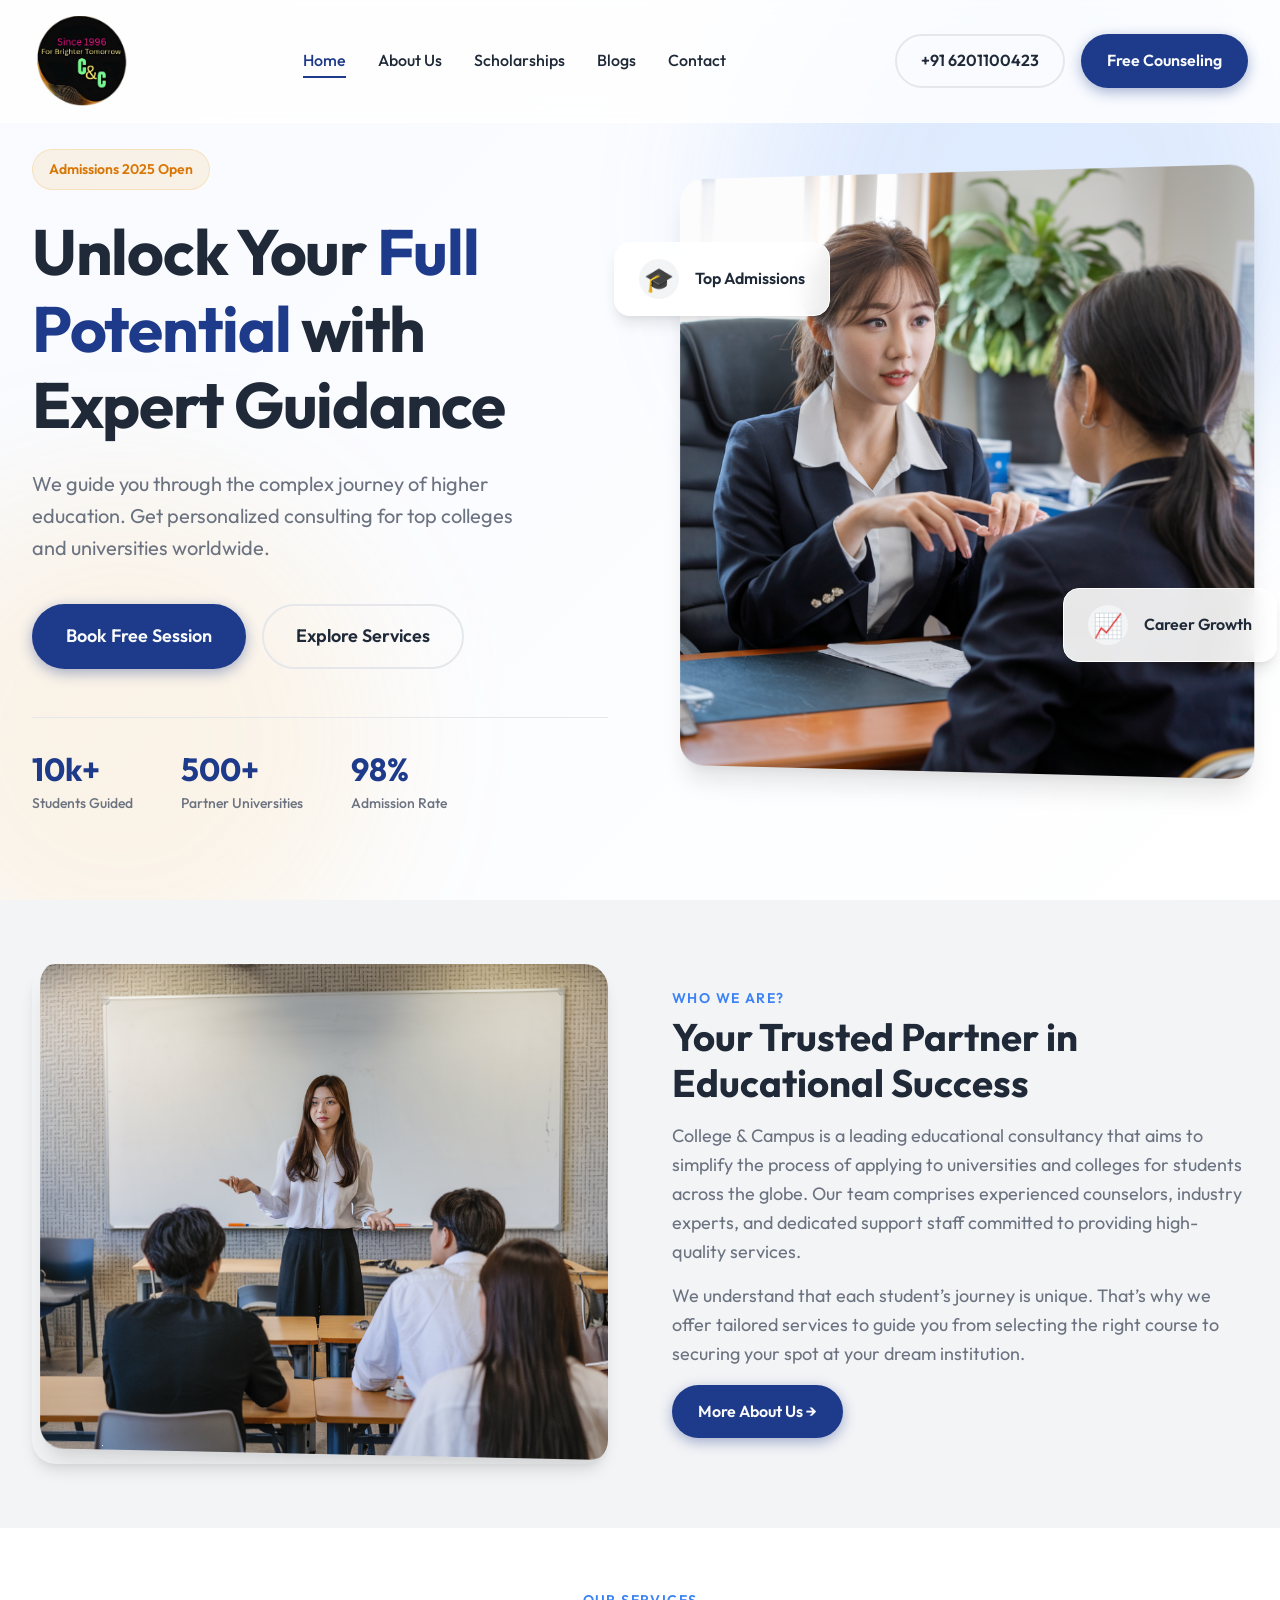
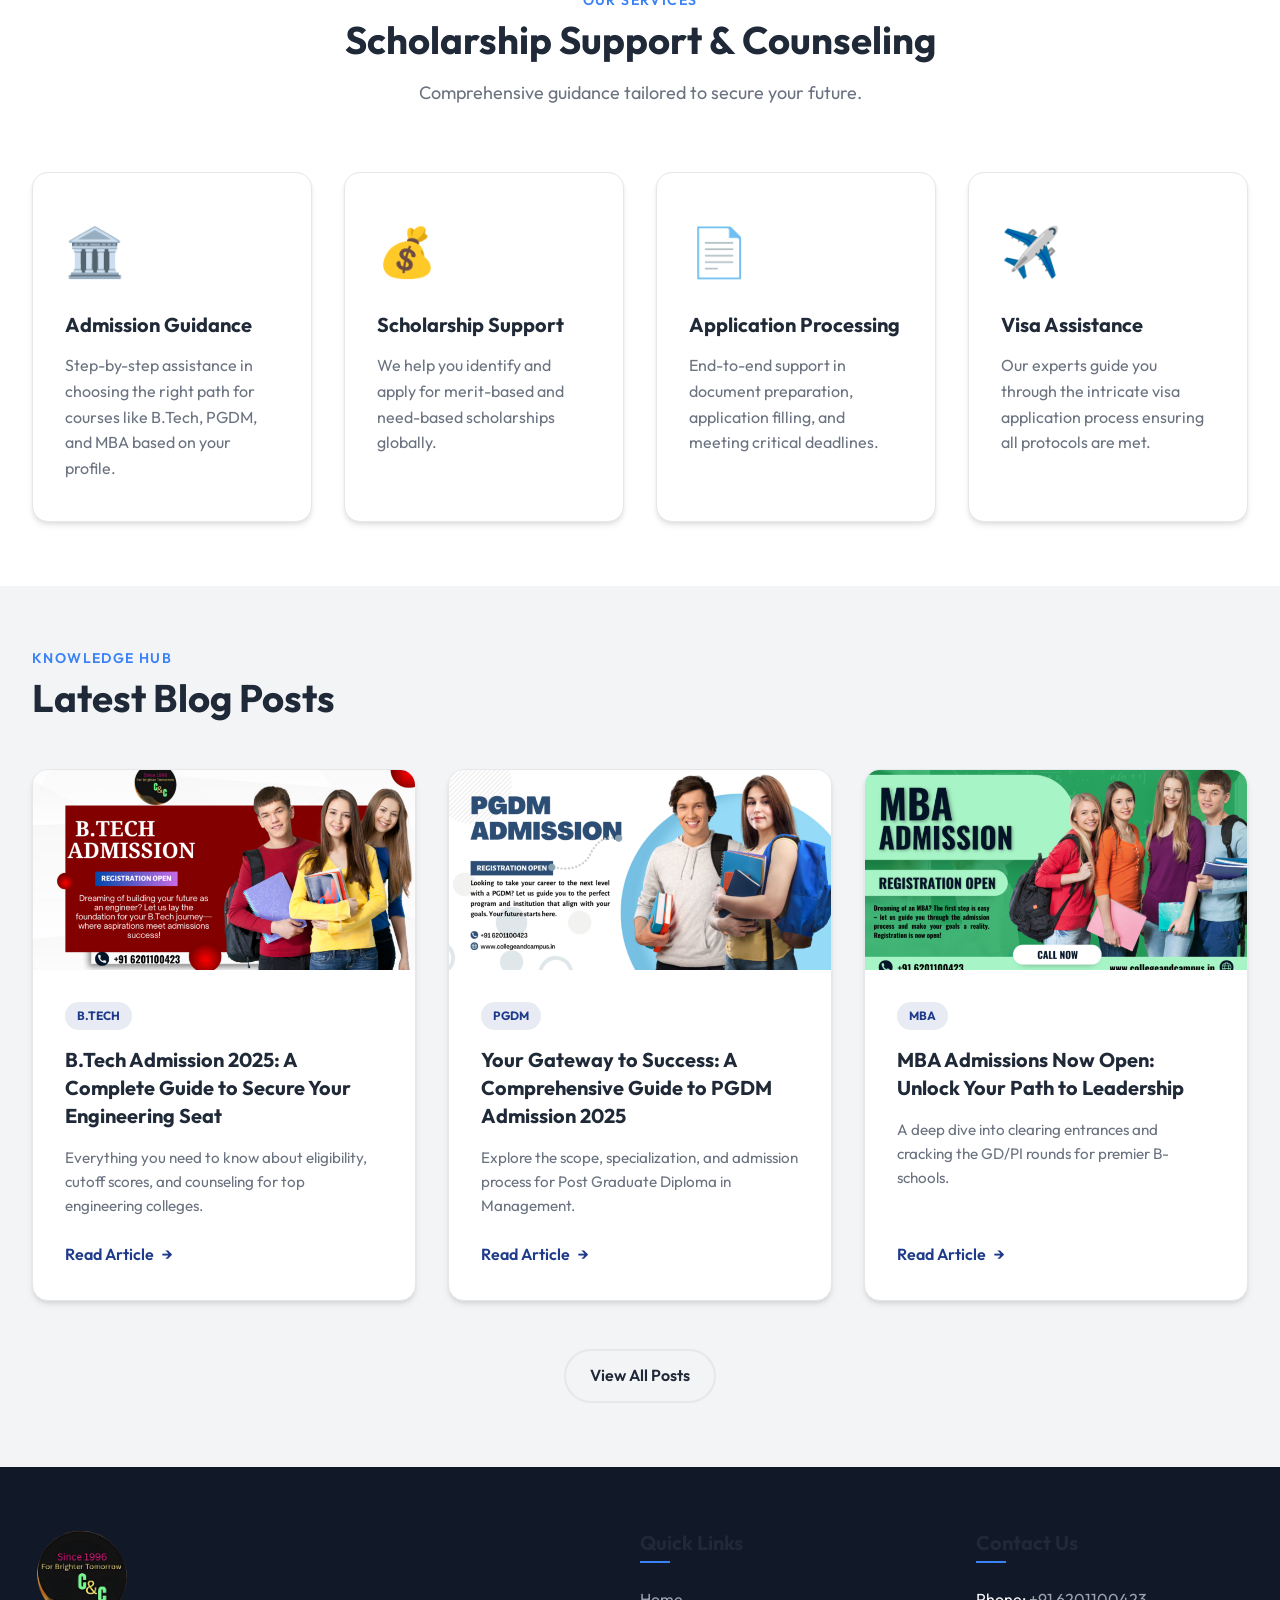
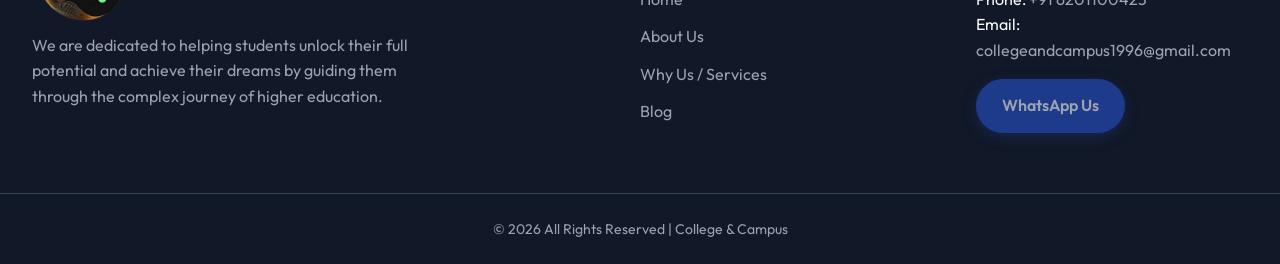
==== index.html @ 111ed415 "Initial commit" ====
<!DOCTYPE html>
<html lang="en">

<head>
    <meta charset="UTF-8">
    <link rel="icon" type="image/png" href="assets/images/Untitled-design-2-1-e1736675058112.png">
    <meta name="viewport" content="width=device-width, initial-scale=1.0">
    <title>College & Campus | Unlock Your Full Potential</title>
    <meta name="description"
        content="College & Campus is a leading educational consultancy guiding students through the complex journey of higher education and admissions globally.">
    <!-- Google Fonts -->
    <link rel="preconnect" href="https://fonts.googleapis.com">
    <link rel="preconnect" href="https://fonts.gstatic.com" crossorigin>
    <link href="https://fonts.googleapis.com/css2?family=Outfit:wght@300;400;500;600;700;800&display=swap"
        rel="stylesheet">
    <!-- Custom CSS -->
    <link rel="stylesheet" href="style.css">
</head>

<body>
    <!-- Navbar -->
    <nav class="navbar">
        <div class="container nav-container">
            <a href="#" class="logo">
                <img src="assets/images/Untitled-design-2-1-e1736675058112.png"
                    alt="College & Campus Logo" height="40" style="vertical-align: middle;">
            </a>
            <div class="nav-links">
                <a href="#hero" class="nav-link">Home</a>
                <a href="#about" class="nav-link">About Us</a>
                <a href="#services" class="nav-link">Scholarships</a>
                <a href="#blogs" class="nav-link">Blogs</a>
                <a href="#contact" class="nav-link">Contact</a>
            </div>
            <div class="nav-actions">
                <a href="tel:+916201100423" class="btn btn-outline">+91 6201100423</a>
                <a href="https://wa.me/916201100423" target="_blank" class="btn btn-primary">Free Counseling</a>
            </div>
            <button class="menu-toggle" aria-label="Toggle menu">
                <span></span>
                <span></span>
                <span></span>
            </button>
        </div>
    </nav>

    <!-- Hero Section -->
    <header id="hero" class="hero section">
        <div class="hero-bg-shapes">
            <div class="shape shape-1"></div>
            <div class="shape shape-2"></div>
        </div>
        <div class="container hero-container">
            <div class="hero-content reveal-on-scroll">
                <div class="badge">Admissions 2025 Open</div>
                <h1 class="hero-title">Unlock Your <span>Full Potential</span> with Expert Guidance</h1>
                <p class="hero-subtitle">
                    We guide you through the complex journey of higher education. Get personalized consulting for top
                    colleges and universities worldwide.
                </p>
                <div class="hero-cta">
                    <a href="https://wa.me/916201100423" target="_blank" class="btn btn-primary btn-large">Book Free
                        Session</a>
                    <a href="#services" class="btn btn-outline btn-large">Explore Services</a>
                </div>
                <div class="hero-stats">
                    <div class="stat-item">
                        <h3>10k+</h3>
                        <p>Students Guided</p>
                    </div>
                    <div class="stat-item">
                        <h3>500+</h3>
                        <p>Partner Universities</p>
                    </div>
                    <div class="stat-item">
                        <h3>98%</h3>
                        <p>Admission Rate</p>
                    </div>
                </div>
            </div>
            <div class="hero-image-wrapper reveal-on-scroll">
                <div class="hero-image">
                    <!-- Actual Image -->
                    <img src="assets/images/3UjVJZYvSYW_npviFWh6ig.webp"
                        alt="Students taking selfie" class="image-placeholder" style="object-fit: cover;">
                    <div class="floating-card c-1">
                        <div class="icon">🎓</div>
                        <p>Top Admissions</p>
                    </div>
                    <div class="floating-card c-2">
                        <div class="icon">📈</div>
                        <p>Career Growth</p>
                    </div>
                </div>
            </div>
        </div>
    </header>

    <!-- About Section -->
    <section id="about" class="about section bg-light">
        <div class="container about-container">
            <div class="about-image-wrapper reveal-on-scroll">
                <img src="assets/images/career-counselling.webp"
                    alt="Career Counselling" class="image-placeholder gradient-2"
                    style="width: 100%; height: 100%; object-fit: cover;">
            </div>
            <div class="about-content reveal-on-scroll">
                <h4 class="section-label">Who We Are?</h4>
                <h2 class="section-title">Your Trusted Partner in Educational Success</h2>
                <p class="section-text">
                    College & Campus is a leading educational consultancy that aims to simplify the process of applying
                    to universities and colleges for students across the globe. Our team comprises experienced
                    counselors, industry experts, and dedicated support staff committed to providing high-quality
                    services.
                </p>
                <p class="section-text">
                    We understand that each student’s journey is unique. That’s why we offer tailored services to guide
                    you from selecting the right course to securing your spot at your dream institution.
                </p>
                <a href="#contact" class="btn btn-primary">More About Us &rarr;</a>
            </div>
        </div>
    </section>

    <!-- Services & Scholarship Section -->
    <section id="services" class="services section">
        <div class="container">
            <div class="section-header center reveal-on-scroll">
                <h4 class="section-label">Our Services</h4>
                <h2 class="section-title">Scholarship Support & Counseling</h2>
                <p class="section-subtitle">Comprehensive guidance tailored to secure your future.</p>
            </div>

            <div class="services-grid reveal-on-scroll">
                <div class="card service-card">
                    <div class="card-icon">🏛️</div>
                    <h3 class="card-title">Admission Guidance</h3>
                    <p class="card-text">Step-by-step assistance in choosing the right path for courses like B.Tech,
                        PGDM, and MBA based on your profile.</p>
                </div>
                <div class="card service-card">
                    <div class="card-icon">💰</div>
                    <h3 class="card-title">Scholarship Support</h3>
                    <p class="card-text">We help you identify and apply for merit-based and need-based scholarships
                        globally.</p>
                </div>
                <div class="card service-card">
                    <div class="card-icon">📄</div>
                    <h3 class="card-title">Application Processing</h3>
                    <p class="card-text">End-to-end support in document preparation, application filling, and meeting
                        critical deadlines.</p>
                </div>
                <div class="card service-card">
                    <div class="card-icon">✈️</div>
                    <h3 class="card-title">Visa Assistance</h3>
                    <p class="card-text">Our experts guide you through the intricate visa application process ensuring
                        all protocols are met.</p>
                </div>
            </div>
        </div>
    </section>

    <!-- Latest Blogs Section -->
    <section id="blogs" class="blogs section bg-light">
        <div class="container">
            <div class="section-header reveal-on-scroll">
                <h4 class="section-label">Knowledge Hub</h4>
                <h2 class="section-title">Latest Blog Posts</h2>
            </div>

            <div class="blogs-grid reveal-on-scroll">
                <!-- Blog Card 1 -->
                <a href="btech-admission.html" class="card blog-card">
                    <img src="assets/images/B.tech_-696x402.png"
                        alt="B.Tech" class="blog-img">
                    <div class="blog-content">
                        <span class="blog-tag">B.Tech</span>
                        <h3 class="blog-title">B.Tech Admission 2025: A Complete Guide to Secure Your Engineering Seat
                        </h3>
                        <p class="blog-excerpt">Everything you need to know about eligibility, cutoff scores, and
                            counseling for top engineering colleges.</p>
                        <span class="read-more">Read Article</span>
                    </div>
                </a>

                <!-- Blog Card 2 -->
                <a href="pgdm-admission.html" class="card blog-card">
                    <img src="assets/images/PGDM-696x402.png" alt="PGDM"
                        class="blog-img">
                    <div class="blog-content">
                        <span class="blog-tag">PGDM</span>
                        <h3 class="blog-title">Your Gateway to Success: A Comprehensive Guide to PGDM Admission 2025
                        </h3>
                        <p class="blog-excerpt">Explore the scope, specialization, and admission process for Post
                            Graduate Diploma in Management.</p>
                        <span class="read-more">Read Article</span>
                    </div>
                </a>

                <!-- Blog Card 3 -->
                <a href="mba-admission.html" class="card blog-card">
                    <img src="assets/images/MBA-696x402.png" alt="MBA"
                        class="blog-img">
                    <div class="blog-content">
                        <span class="blog-tag">MBA</span>
                        <h3 class="blog-title">MBA Admissions Now Open: Unlock Your Path to Leadership</h3>
                        <p class="blog-excerpt">A deep dive into clearing entrances and cracking the GD/PI rounds for
                            premier B-schools.</p>
                        <span class="read-more">Read Article</span>
                    </div>
                </a>
            </div>

            <div class="center" style="margin-top: 3rem;">
                <a href="#" class="btn btn-outline">View All Posts</a>
            </div>
        </div>
    </section>

    <!-- Footer -->
    <footer class="footer">
        <div class="container footer-container">
            <div class="footer-col brand-col">
                <a href="#" class="logo footer-logo">
                    <img src="assets/images/Untitled-design-2-1-1.png"
                        alt="College & Campus Logo" height="50">
                </a>
                <p>We are dedicated to helping students unlock their full potential and achieve their dreams by guiding
                    them through the complex journey of higher education.</p>
            </div>
            <div class="footer-col links-col">
                <h3>Quick Links</h3>
                <a href="#hero">Home</a>
                <a href="#about">About Us</a>
                <a href="#services">Why Us / Services</a>
                <a href="#blogs">Blog</a>
            </div>
            <div class="footer-col contact-col" id="contact">
                <h3>Contact Us</h3>
                <p>Phone: <a href="tel:+916201100423" style="display:inline; margin-bottom: 0;">+91 6201100423</a></p>
                <p>Email: <a href="mailto:collegeandcampus1996@gmail.com"
                        style="display:inline; margin-bottom: 0;">collegeandcampus1996@gmail.com</a></p>
                <a href="https://wa.me/916201100423" target="_blank" class="btn btn-primary"
                    style="margin-top: 1rem; display: inline-block;">WhatsApp Us</a>
            </div>
        </div>
        <div class="bottom-bar">
            <p>&copy; <span id="year"></span> All Rights Reserved | College & Campus</p>
        </div>
    </footer>

    <script src="script.js"></script>
</body>

</html>
---- style.css ----
/* =========================================================================
   Design System Variables
   ========================================================================= */
:root {
    /* Color Palette */
    --primary: #1E3A8A;
    /* Deep Blue */
    --primary-light: #3B82F6;
    --primary-dark: #1E3A8A;
    --accent: #F59E0B;
    /* Warm Amber / Gold */
    --accent-hover: #D97706;

    --text-main: #1F2937;
    --text-muted: #6B7280;
    --text-light: #F9FAFB;

    --bg-main: #FFFFFF;
    --bg-light: #F3F4F6;
    --bg-surface: #FFFFFF;

    --border-color: #E5E7EB;

    /* Typography */
    --font-sans: 'Outfit', sans-serif;

    /* Layout & Spacing */
    --container-max: 1280px;
    --spacing-sm: 0.5rem;
    --spacing-md: 1rem;
    --spacing-lg: 2rem;
    --spacing-xl: 4rem;

    /* Effects */
    --shadow-sm: 0 1px 2px 0 rgba(0, 0, 0, 0.05);
    --shadow-md: 0 4px 6px -1px rgba(0, 0, 0, 0.1), 0 2px 4px -1px rgba(0, 0, 0, 0.06);
    --shadow-lg: 0 10px 15px -3px rgba(0, 0, 0, 0.1), 0 4px 6px -2px rgba(0, 0, 0, 0.05);
    --shadow-xl: 0 20px 25px -5px rgba(0, 0, 0, 0.1), 0 10px 10px -5px rgba(0, 0, 0, 0.04);

    --radius-md: 0.5rem;
    --radius-lg: 1rem;
    --radius-xl: 1.5rem;

    --transition: all 0.3s cubic-bezier(0.4, 0, 0.2, 1);
}

/* =========================================================================
   Reset & Base Styles
   ========================================================================= */
* {
    margin: 0;
    padding: 0;
    box-sizing: border-box;
}

html {
    scroll-behavior: smooth;
    font-size: 16px;
}

body {
    font-family: var(--font-sans);
    color: var(--text-main);
    background-color: var(--bg-main);
    line-height: 1.6;
    overflow-x: hidden;
}

img {
    max-width: 100%;
    height: auto;
    display: block;
}

a {
    text-decoration: none;
    color: inherit;
    transition: var(--transition);
}

li {
    list-style: none;
}

h1,
h2,
h3,
h4,
h5,
h6 {
    line-height: 1.2;
    font-weight: 700;
    color: var(--text-main);
}

.container {
    max-width: var(--container-max);
    margin: 0 auto;
    padding: 0 var(--spacing-lg);
}

.section {
    padding: var(--spacing-xl) 0;
    position: relative;
}

.bg-light {
    background-color: var(--bg-light);
}

.center {
    text-align: center;
}

.center .section-subtitle,
.center .section-text {
    margin-left: auto;
    margin-right: auto;
}

/* =========================================================================
   Typography & Utils
   ========================================================================= */
.section-label {
    text-transform: uppercase;
    font-size: 0.875rem;
    letter-spacing: 0.1em;
    color: var(--primary-light);
    margin-bottom: var(--spacing-sm);
    font-weight: 600;
}

.section-title {
    font-size: clamp(2rem, 3vw, 3rem);
    margin-bottom: var(--spacing-md);
}

.section-subtitle,
.section-text {
    color: var(--text-muted);
    font-size: 1.125rem;
    margin-bottom: var(--spacing-md);
    max-width: 600px;
}

/* =========================================================================
   Buttons
   ========================================================================= */
.btn {
    display: inline-flex;
    align-items: center;
    justify-content: center;
    padding: 0.75rem 1.5rem;
    border-radius: 9999px;
    font-weight: 600;
    font-size: 1rem;
    cursor: pointer;
    transition: var(--transition);
    border: 2px solid transparent;
}

.btn-large {
    padding: 1rem 2rem;
    font-size: 1.125rem;
}

.btn-primary {
    background-color: var(--primary);
    color: var(--text-light);
    box-shadow: 0 4px 14px 0 rgba(30, 58, 138, 0.39);
}

.btn-primary:hover {
    background-color: var(--primary-light);
    transform: translateY(-2px);
    box-shadow: 0 6px 20px rgba(59, 130, 246, 0.4);
}

.btn-outline {
    background-color: transparent;
    border-color: var(--border-color);
    color: var(--text-main);
}

.btn-outline:hover {
    border-color: var(--primary);
    color: var(--primary);
    background-color: rgba(30, 58, 138, 0.05);
}

/* =========================================================================
   Navbar (Glassmorphism)
   ========================================================================= */
.navbar {
    position: fixed;
    top: 0;
    left: 0;
    width: 100%;
    z-index: 1000;
    background: rgba(255, 255, 255, 0.8);
    backdrop-filter: blur(12px);
    -webkit-backdrop-filter: blur(12px);
    border-bottom: 1px solid rgba(255, 255, 255, 0.3);
    transition: var(--transition);
    padding: 1rem 0;
}

.navbar.scrolled {
    padding: 0.75rem 0;
    box-shadow: var(--shadow-sm);
    background: rgba(255, 255, 255, 0.95);
}

.nav-container {
    display: flex;
    align-items: center;
    justify-content: space-between;
}

.logo {
    font-size: 1.5rem;
    font-weight: 800;
    color: var(--text-main);
    letter-spacing: -0.02em;
    display: flex;
    align-items: center;
}

.logo img {
    height: 90px;
    width: auto;
    max-width: 100%;
}

.logo-accent {
    color: var(--primary);
}

.nav-links {
    display: flex;
    gap: 2rem;
}

.nav-link {
    font-weight: 500;
    color: var(--text-main);
    position: relative;
}

.nav-link::after {
    content: '';
    position: absolute;
    bottom: -4px;
    left: 0;
    width: 0;
    height: 2px;
    background-color: var(--primary);
    transition: width 0.3s ease;
}

.nav-link:hover::after,
.nav-link.active::after {
    width: 100%;
}

.nav-link:hover,
.nav-link.active {
    color: var(--primary);
}

.nav-actions {
    display: flex;
    gap: 1rem;
    align-items: center;
}

.menu-toggle {
    display: none;
    flex-direction: column;
    justify-content: space-between;
    width: 30px;
    height: 21px;
    background: transparent;
    border: none;
    cursor: pointer;
    z-index: 1001;
}

.menu-toggle span {
    width: 100%;
    height: 3px;
    background-color: var(--text-main);
    border-radius: 10px;
    transition: var(--transition);
}

/* =========================================================================
   Hero Section
   ========================================================================= */
.hero {
    min-height: 100vh;
    display: flex;
    align-items: center;
    padding-top: 8rem;
    /* Account for navbar */
    overflow: hidden;
    position: relative;
    background: linear-gradient(135deg, #f8faff 0%, #ffffff 100%);
}

.hero-bg-shapes {
    position: absolute;
    top: 0;
    left: 0;
    width: 100%;
    height: 100%;
    overflow: hidden;
    z-index: 0;
    pointer-events: none;
}

.shape {
    position: absolute;
    border-radius: 50%;
    filter: blur(80px);
    opacity: 0.5;
}

.shape-1 {
    top: -10%;
    right: -5%;
    width: 600px;
    height: 600px;
    background: rgba(59, 130, 246, 0.3);
}

.shape-2 {
    bottom: -10%;
    left: -10%;
    width: 500px;
    height: 500px;
    background: rgba(245, 158, 11, 0.2);
}

.hero-container {
    display: grid;
    grid-template-columns: 1fr 1fr;
    gap: 4rem;
    align-items: center;
    position: relative;
    z-index: 1;
}

.badge {
    display: inline-block;
    padding: 0.5rem 1rem;
    background-color: rgba(245, 158, 11, 0.1);
    color: var(--accent-hover);
    border-radius: 9999px;
    font-weight: 600;
    font-size: 0.875rem;
    margin-bottom: 1.5rem;
    border: 1px solid rgba(245, 158, 11, 0.2);
}

.hero-title {
    font-size: clamp(2.5rem, 5vw, 4.5rem);
    margin-bottom: 1.5rem;
    letter-spacing: -0.02em;
}

.hero-title span {
    color: var(--primary);
    position: relative;
}

.hero-title span::after {
    content: '';
    position: absolute;
    bottom: 0.1em;
    left: 0;
    width: 100%;
    height: 0.3em;
    background-color: rgba(245, 158, 11, 0.2);
    z-index: -1;
    transform: rotate(-1deg);
}

.hero-subtitle {
    font-size: 1.25rem;
    color: var(--text-muted);
    margin-bottom: 2.5rem;
    max-width: 90%;
}

.hero-cta {
    display: flex;
    gap: 1rem;
    margin-bottom: 3rem;
    flex-wrap: wrap;
}

.hero-stats {
    display: flex;
    gap: 3rem;
    padding-top: 2rem;
    border-top: 1px solid var(--border-color);
}

.stat-item h3 {
    font-size: 2rem;
    color: var(--primary);
    margin-bottom: 0.25rem;
}

.stat-item p {
    color: var(--text-muted);
    font-size: 0.875rem;
    font-weight: 500;
}

/* Floating Hero Image Area */
.hero-image-wrapper {
    position: relative;
    width: 100%;
    height: 600px;
}

.hero-image {
    width: 100%;
    height: 100%;
    position: relative;
}

.image-placeholder {
    width: 100%;
    height: 100%;
    border-radius: var(--radius-xl);
    background: linear-gradient(45deg, var(--primary), #60a5fa);
    box-shadow: var(--shadow-xl);
    transform: perspective(1000px) rotateY(-5deg) translateY(-10px);
    transition: var(--transition);
}

.hero-image-wrapper:hover .image-placeholder {
    transform: perspective(1000px) rotateY(0deg) translateY(0);
}

.floating-card {
    position: absolute;
    background: rgba(255, 255, 255, 0.9);
    backdrop-filter: blur(10px);
    padding: 1rem 1.5rem;
    border-radius: var(--radius-lg);
    box-shadow: var(--shadow-lg);
    display: flex;
    align-items: center;
    gap: 1rem;
    font-weight: 600;
    animation: float 6s ease-in-out infinite;
    border: 1px solid rgba(255, 255, 255, 1);
}

.floating-card .icon {
    font-size: 1.5rem;
    background: var(--bg-light);
    width: 40px;
    height: 40px;
    display: flex;
    align-items: center;
    justify-content: center;
    border-radius: 50%;
}

.c-1 {
    top: 10%;
    left: -10%;
    animation-delay: 0s;
}

.c-2 {
    bottom: 20%;
    right: -5%;
    animation-delay: 2s;
}

@keyframes float {

    0%,
    100% {
        transform: translateY(0);
    }

    50% {
        transform: translateY(-20px);
    }
}

/* =========================================================================
   Sections: About, Services, Blogs
   ========================================================================= */
.about-container {
    display: grid;
    grid-template-columns: 1fr 1fr;
    gap: 4rem;
    align-items: center;
}

.about-image-wrapper {
    height: 500px;
    border-radius: var(--radius-xl);
    overflow: hidden;
    box-shadow: var(--shadow-lg);
}

.gradient-2 {
    background: linear-gradient(135deg, #fcd34d, var(--accent));
}

.services-grid {
    display: grid;
    grid-template-columns: repeat(auto-fit, minmax(280px, 1fr));
    gap: 2rem;
    margin-top: 4rem;
}

.card {
    background: var(--bg-surface);
    border-radius: var(--radius-lg);
    padding: 2.5rem 2rem;
    box-shadow: var(--shadow-md);
    border: 1px solid var(--border-color);
    transition: var(--transition);
    position: relative;
    overflow: hidden;
}

.service-card:hover {
    transform: translateY(-10px);
    border-color: var(--primary-light);
    box-shadow: var(--shadow-xl);
}

.service-card::before {
    content: '';
    position: absolute;
    top: 0;
    left: 0;
    width: 4px;
    height: 0;
    background: var(--primary);
    transition: height 0.3s ease;
}

.service-card:hover::before {
    height: 100%;
}

.card-icon {
    font-size: 3rem;
    margin-bottom: 1.5rem;
    display: inline-block;
}

.card-title {
    font-size: 1.25rem;
    margin-bottom: 1rem;
}

.card-text {
    color: var(--text-muted);
}

/* Blog Section */
.blogs-grid {
    display: grid;
    grid-template-columns: repeat(auto-fit, minmax(320px, 1fr));
    gap: 2rem;
    margin-top: 3rem;
}

.blog-card {
    padding: 0;
    display: flex;
    flex-direction: column;
    text-decoration: none;
    color: inherit;
}

.blog-card:hover {
    transform: translateY(-5px);
    box-shadow: var(--shadow-lg);
}

.blog-img {
    height: 200px;
    width: 100%;
    object-fit: cover;
}

.gradient-3 {
    background: linear-gradient(45deg, #10b981, #34d399);
}

.gradient-4 {
    background: linear-gradient(45deg, #8b5cf6, #a78bfa);
}

.gradient-5 {
    background: linear-gradient(45deg, #ec4899, #f472b6);
}

.blog-content {
    padding: 2rem;
    flex: 1;
    display: flex;
    flex-direction: column;
}

.blog-tag {
    font-size: 0.75rem;
    font-weight: 700;
    text-transform: uppercase;
    color: var(--primary);
    background: rgba(30, 58, 138, 0.1);
    padding: 0.25rem 0.75rem;
    border-radius: 9999px;
    align-self: flex-start;
    margin-bottom: 1rem;
}

.blog-title {
    font-size: 1.25rem;
    margin-bottom: 1rem;
    line-height: 1.4;
    transition: color 0.2s;
}

.blog-card:hover .blog-title {
    color: var(--primary);
}

.blog-excerpt {
    color: var(--text-muted);
    font-size: 0.95rem;
    margin-bottom: 1.5rem;
    flex: 1;
}

.read-more {
    font-weight: 600;
    color: var(--primary);
    display: inline-flex;
    align-items: center;
}

.read-more::after {
    content: '→';
    margin-left: 0.5rem;
    transition: transform 0.2s;
}

.blog-card:hover .read-more::after {
    transform: translateX(5px);
}

/* =========================================================================
   Footer
   ========================================================================= */
.footer {
    background-color: #111827;
    /* Dark Gray / Almost Black */
    color: #F9FAFB;
    padding-top: 4rem;
}

.footer-container {
    display: grid;
    grid-template-columns: 2fr 1fr 1fr;
    gap: 4rem;
    margin-bottom: 3rem;
}

.footer-logo {
    color: white;
    margin-bottom: 1.5rem;
    display: inline-block;
}

.brand-col p {
    color: #9CA3AF;
    max-width: 400px;
}

.footer h3 {
    font-size: 1.25rem;
    margin-bottom: 1.5rem;
    position: relative;
    padding-bottom: 0.5rem;
}

.footer h3::after {
    content: '';
    position: absolute;
    bottom: 0;
    left: 0;
    width: 30px;
    height: 2px;
    background: var(--primary-light);
}

.footer-col a {
    display: block;
    color: #9CA3AF;
    margin-bottom: 0.75rem;
}

.footer-col a:hover {
    color: white;
    transform: translateX(5px);
}

.bottom-bar {
    border-top: 1px solid #374151;
    padding: 1.5rem 0;
    text-align: center;
    color: #9CA3AF;
    font-size: 0.875rem;
}

/* =========================================================================
   Animations & Interactivity
   ========================================================================= */
.reveal-on-scroll {
    opacity: 0;
    transform: translateY(30px);
    transition: all 0.8s cubic-bezier(0.5, 0, 0, 1);
}

.reveal-on-scroll.is-visible {
    opacity: 1;
    transform: translateY(0);
}

/* =========================================================================
   Responsive Design
   ========================================================================= */
@media (max-width: 1024px) {

    .hero-container,
    .about-container {
        grid-template-columns: 1fr;
        text-align: center;
    }

    .hero-bg-shapes {
        display: none;
        /* Reduce complexity on smaller screens */
    }

    .hero-cta {
        justify-content: center;
    }

    .hero-stats {
        justify-content: center;
    }

    .hero-title span::after {
        display: none;
    }

    .c-1 {
        left: 0;
    }

    .c-2 {
        right: 0;
    }

    .footer-container {
        grid-template-columns: 1fr;
        text-align: center;
        gap: 2rem;
    }

    .brand-col p {
        margin: 0 auto;
    }

    .footer h3::after {
        left: 50%;
        transform: translateX(-50%);
    }
}

@media (max-width: 768px) {

    .nav-links,
    .nav-actions {
        display: none;
    }

    .menu-toggle {
        display: flex;
    }

    .hero-title {
        font-size: 2.5rem;
    }

    .hero-stats {
        flex-direction: column;
        gap: 1.5rem;
    }

    /* Mobile Menu Open State classes which will be toggled by JS */
    .nav-links.active {
        display: flex;
        flex-direction: column;
        position: absolute;
        top: 100%;
        left: 0;
        width: 100%;
        background: var(--bg-surface);
        padding: 2rem;
        box-shadow: var(--shadow-lg);
        text-align: center;
    }

    .nav-actions.active {
        display: flex;
        flex-direction: column;
        position: absolute;
        top: calc(100% + 250px);
        left: 0;
        width: 100%;
        background: var(--bg-surface);
        padding: 1rem 2rem 2rem;
        box-shadow: 0 10px 15px -3px rgba(0, 0, 0, 0.1);
    }

    .menu-toggle.active span:nth-child(1) {
        transform: translateY(9px) rotate(45deg);
    }

    .menu-toggle.active span:nth-child(2) {
        opacity: 0;
    }

    .menu-toggle.active span:nth-child(3) {
        transform: translateY(-9px) rotate(-45deg);
    }
}
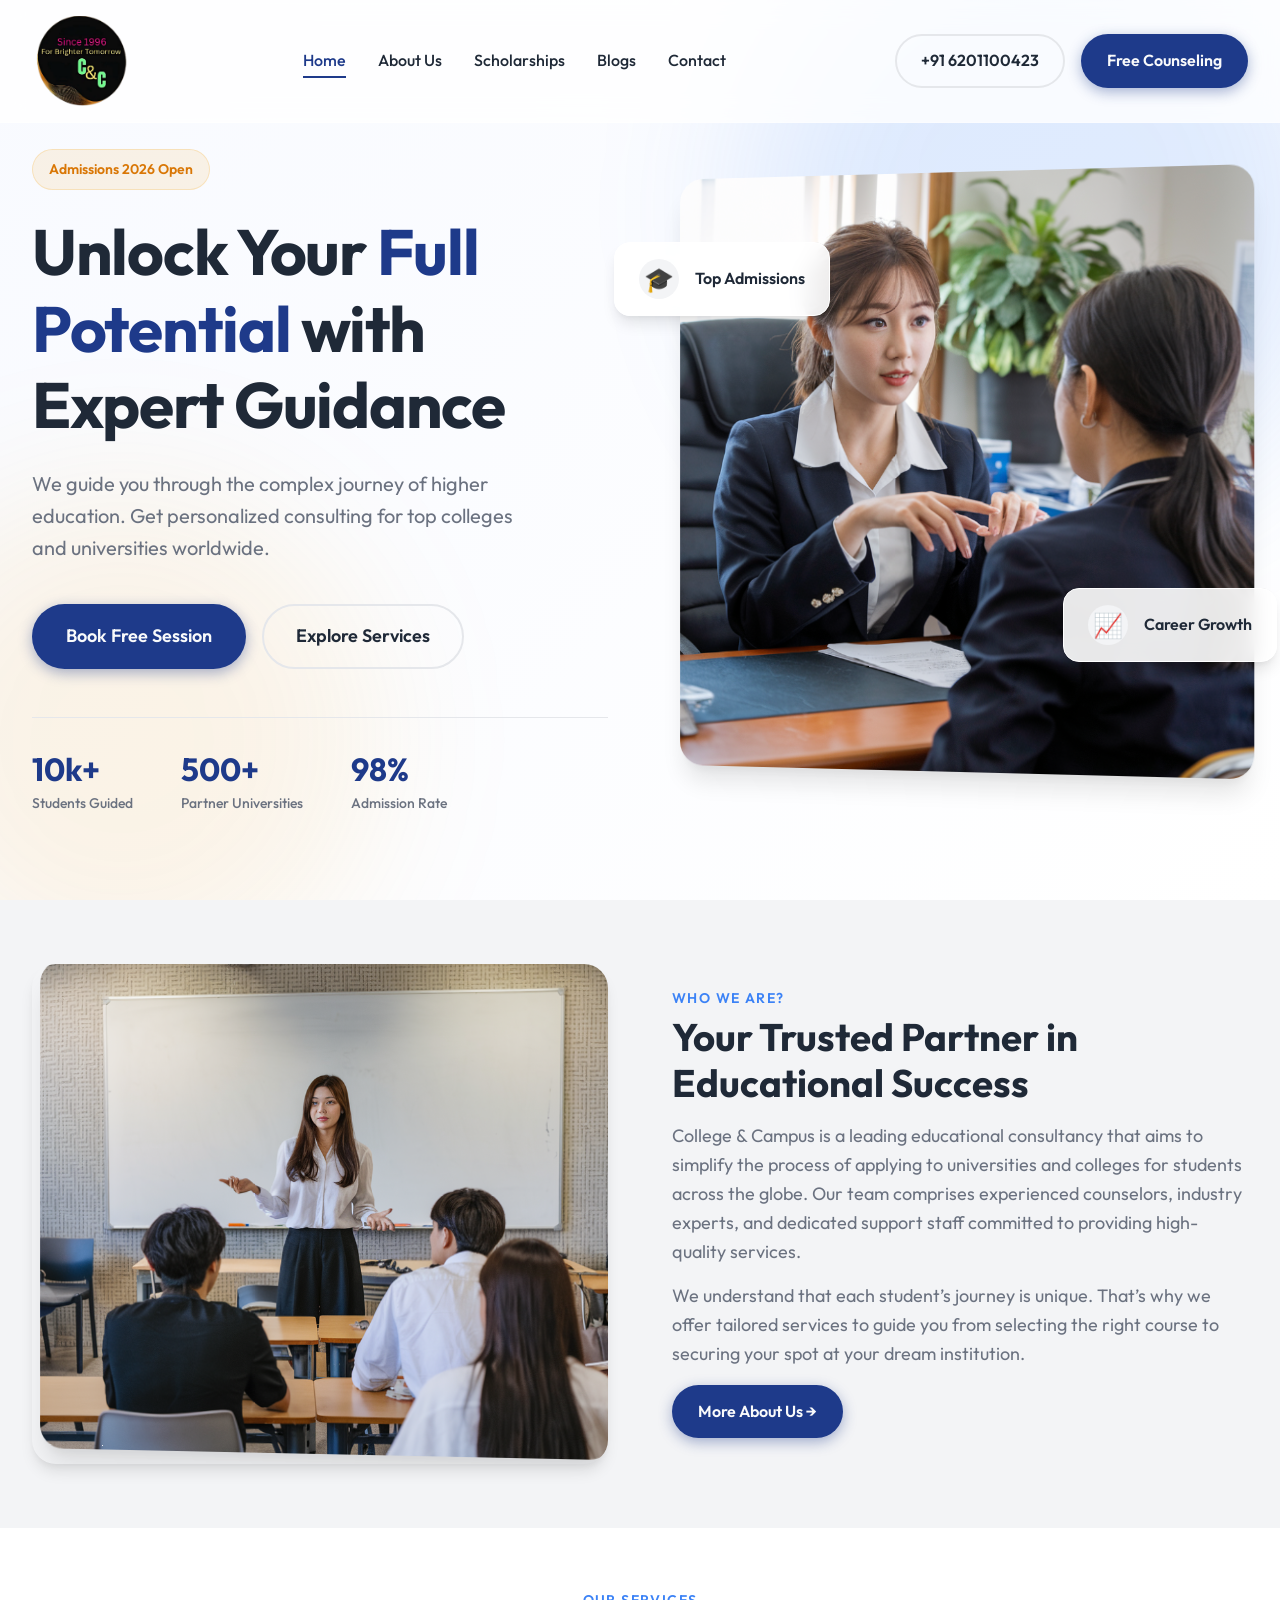
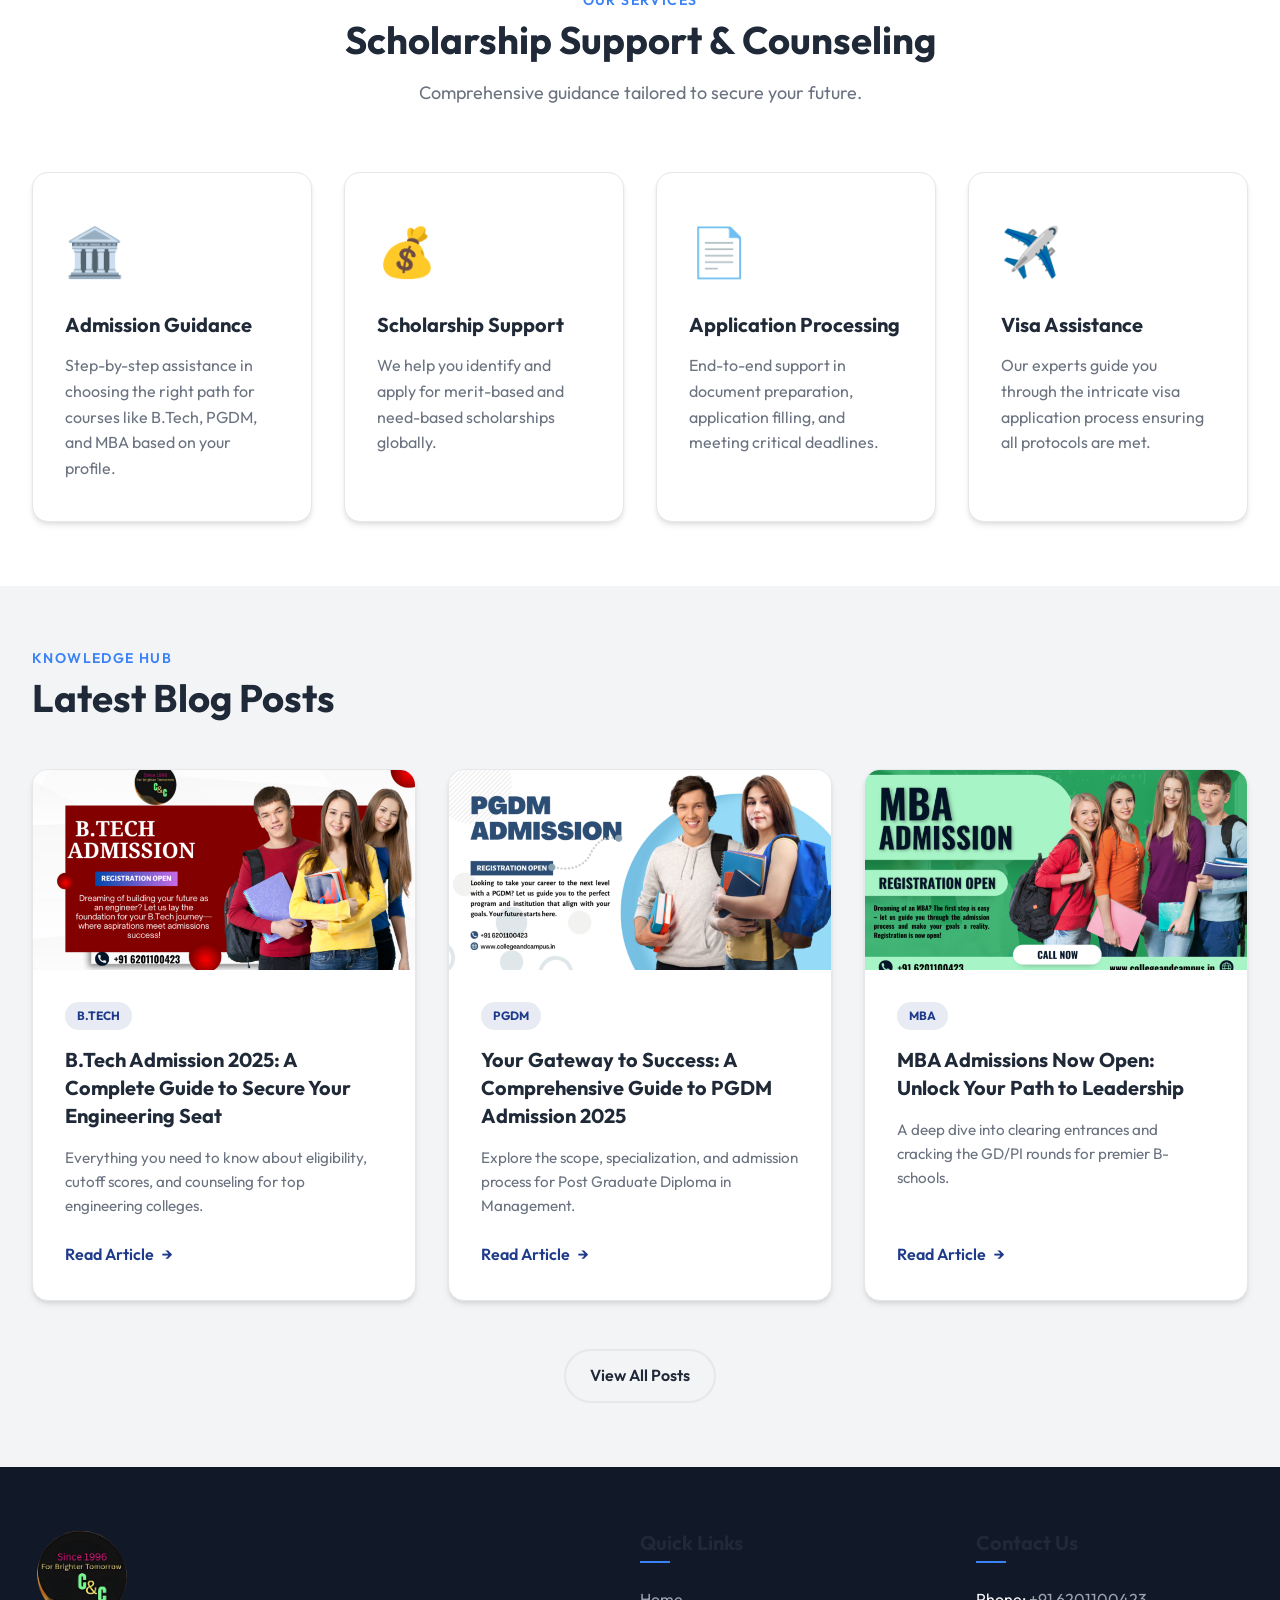
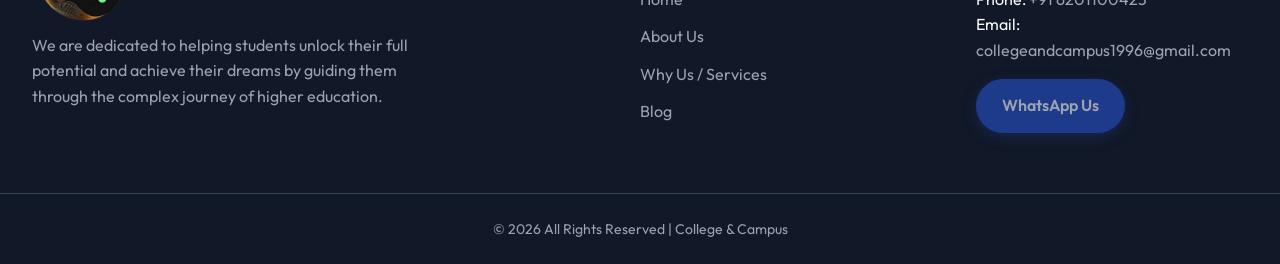
==== commit 1ed4e7d2: "Initial commit update" ====
--- a/index.html
+++ b/index.html
@@ -52,7 +52,7 @@
         </div>
         <div class="container hero-container">
             <div class="hero-content reveal-on-scroll">
-                <div class="badge">Admissions 2025 Open</div>
+                <div class="badge">Admissions 2026 Open</div>
                 <h1 class="hero-title">Unlock Your <span>Full Potential</span> with Expert Guidance</h1>
                 <p class="hero-subtitle">
                     We guide you through the complex journey of higher education. Get personalized consulting for top
@@ -117,7 +117,7 @@
                     We understand that each student’s journey is unique. That’s why we offer tailored services to guide
                     you from selecting the right course to securing your spot at your dream institution.
                 </p>
-                <a href="#contact" class="btn btn-primary">More About Us &rarr;</a>
+                <a href="about.html" class="btn btn-primary">More About Us &rarr;</a>
             </div>
         </div>
     </section>
@@ -212,7 +212,7 @@
             </div>
 
             <div class="center" style="margin-top: 3rem;">
-                <a href="#" class="btn btn-outline">View All Posts</a>
+                <a href="blogs.html" class="btn btn-outline">View All Posts</a>
             </div>
         </div>
     </section>
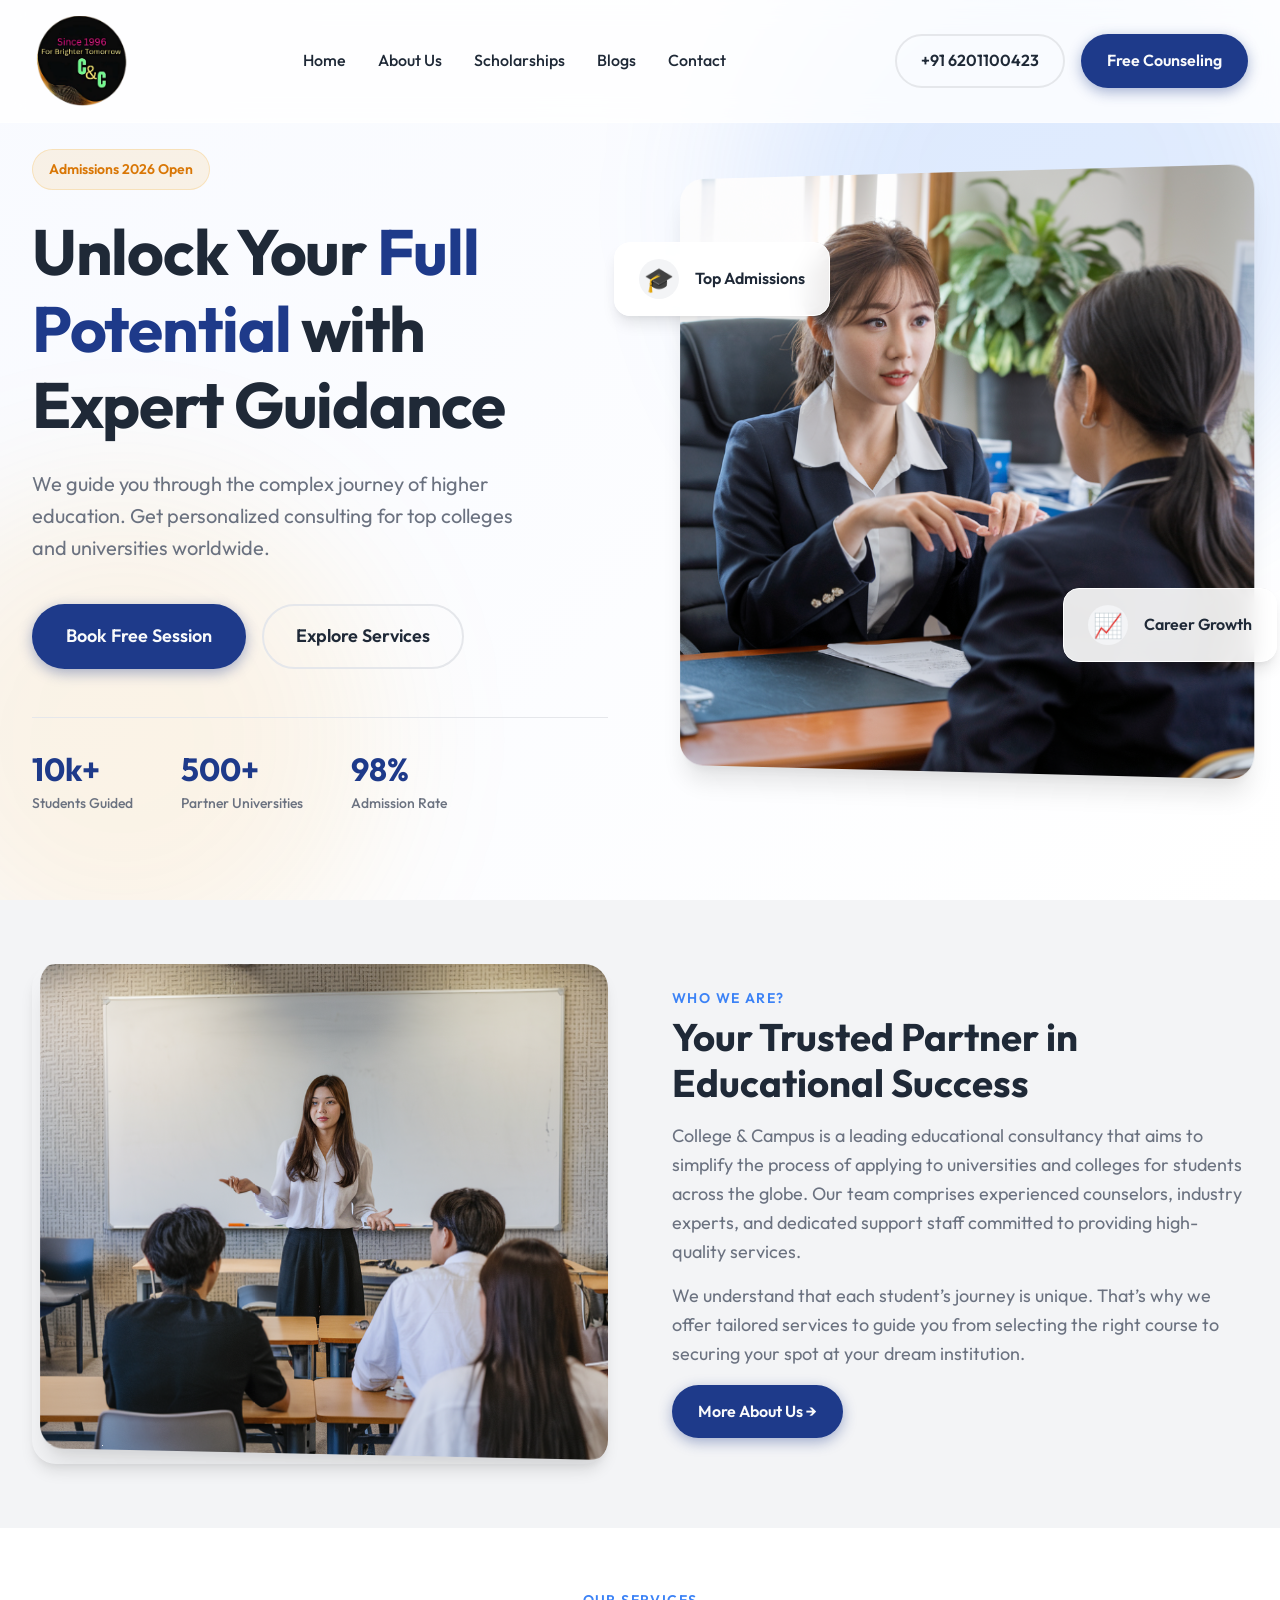
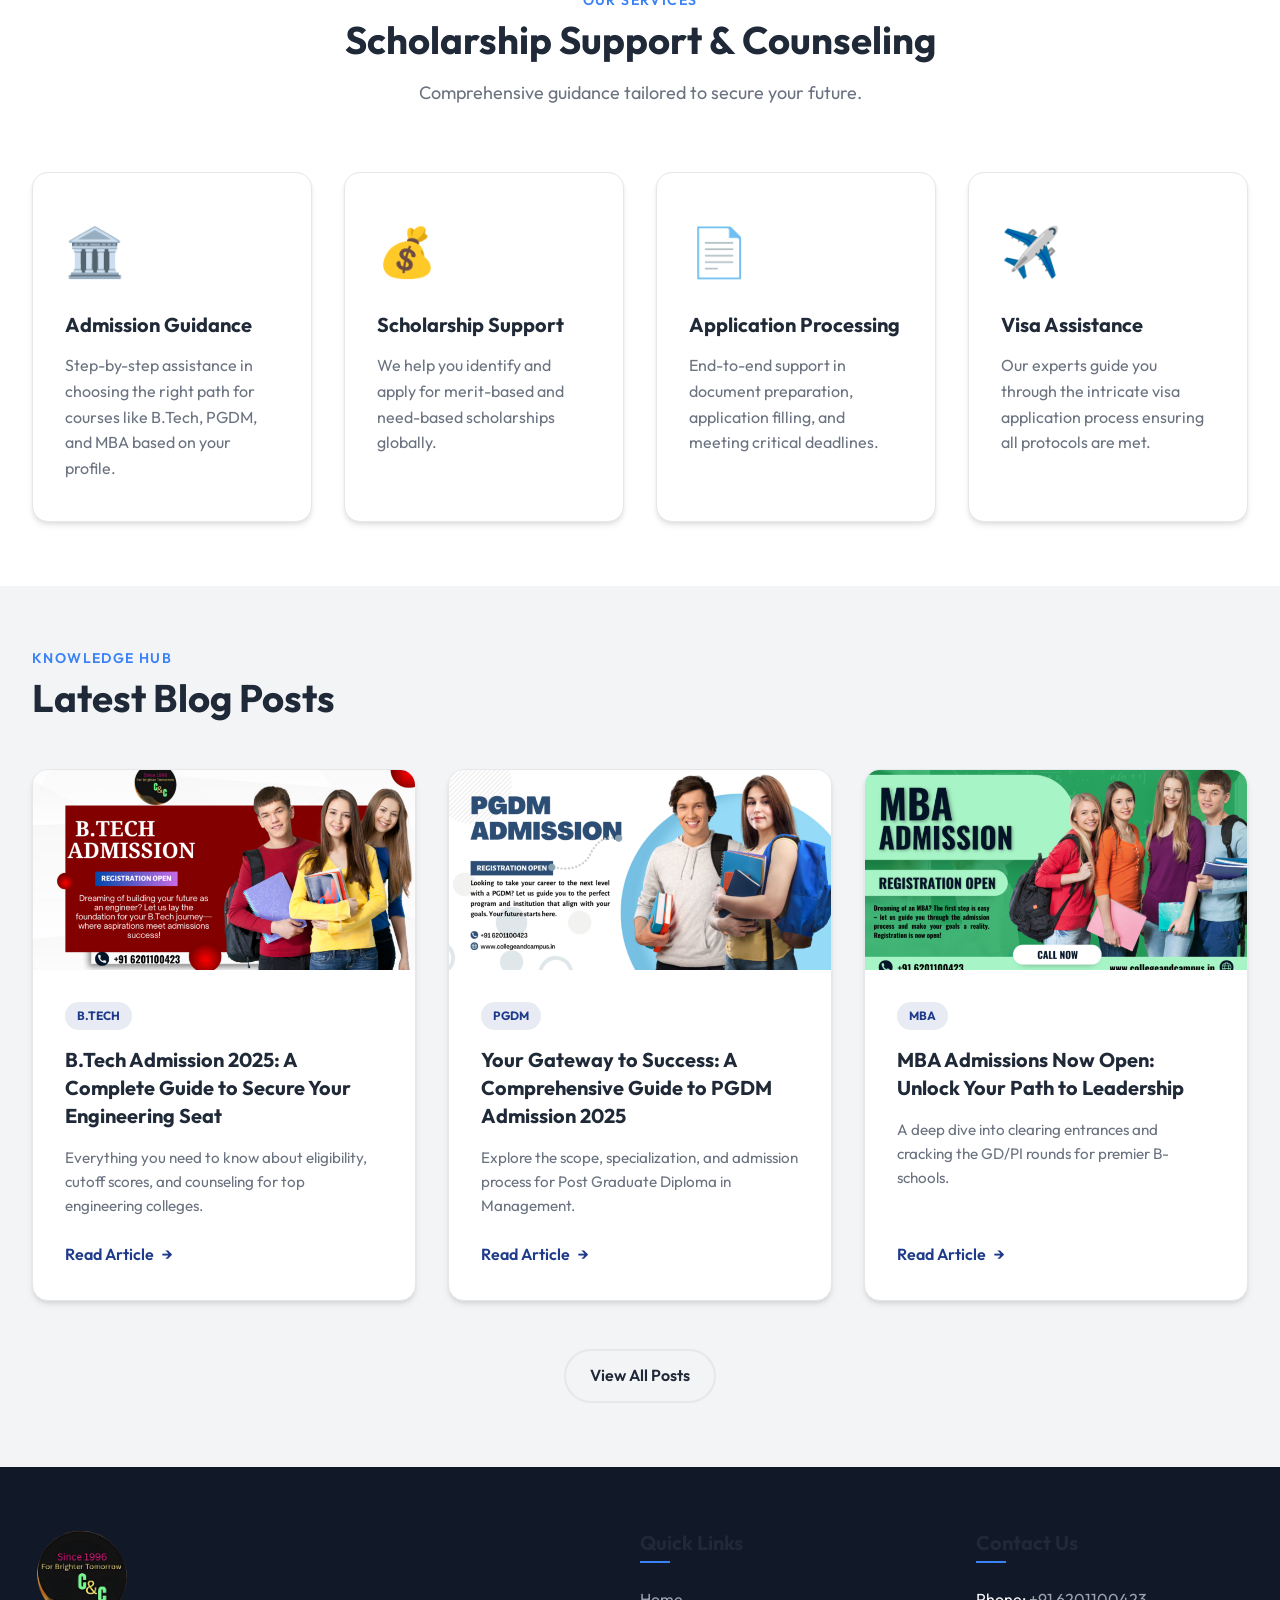
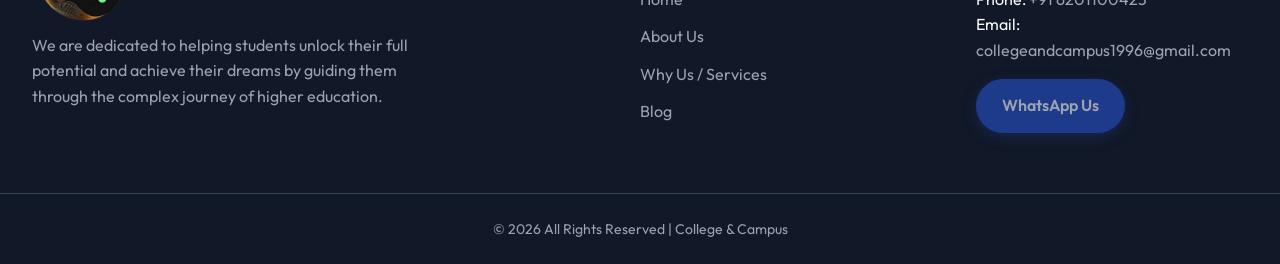
==== commit 6964c279: "Updated navigation" ====
--- a/index.html
+++ b/index.html
@@ -8,6 +8,14 @@
     <title>College & Campus | Unlock Your Full Potential</title>
     <meta name="description"
         content="College & Campus is a leading educational consultancy guiding students through the complex journey of higher education and admissions globally.">
+    
+    <!-- SEO Tags -->
+    <link rel="canonical" href="https://collegeandcampus.in/">
+    <meta property="og:title" content="College & Campus | Unlock Your Full Potential">
+    <meta property="og:description" content="College & Campus is a leading educational consultancy guiding students through the complex journey of higher education and admissions globally.">
+    <meta property="og:url" content="https://collegeandcampus.in/">
+    <meta property="og:type" content="website">
+
     <!-- Google Fonts -->
     <link rel="preconnect" href="https://fonts.googleapis.com">
     <link rel="preconnect" href="https://fonts.gstatic.com" crossorigin>
@@ -26,11 +34,11 @@
                     alt="College & Campus Logo" height="40" style="vertical-align: middle;">
             </a>
             <div class="nav-links">
-                <a href="#hero" class="nav-link">Home</a>
-                <a href="#about" class="nav-link">About Us</a>
+                <a href="index.html" class="nav-link">Home</a>
+                <a href="about.html" class="nav-link">About Us</a>
                 <a href="#services" class="nav-link">Scholarships</a>
-                <a href="#blogs" class="nav-link">Blogs</a>
-                <a href="#contact" class="nav-link">Contact</a>
+                <a href="blogs.html" class="nav-link">Blogs</a>
+                <a href="contact.html" class="nav-link">Contact</a>
             </div>
             <div class="nav-actions">
                 <a href="tel:+916201100423" class="btn btn-outline">+91 6201100423</a>
@@ -230,10 +238,10 @@
             </div>
             <div class="footer-col links-col">
                 <h3>Quick Links</h3>
-                <a href="#hero">Home</a>
-                <a href="#about">About Us</a>
+                <a href="index.html">Home</a>
+                <a href="about.html">About Us</a>
                 <a href="#services">Why Us / Services</a>
-                <a href="#blogs">Blog</a>
+                <a href="blogs.html">Blog</a>
             </div>
             <div class="footer-col contact-col" id="contact">
                 <h3>Contact Us</h3>
